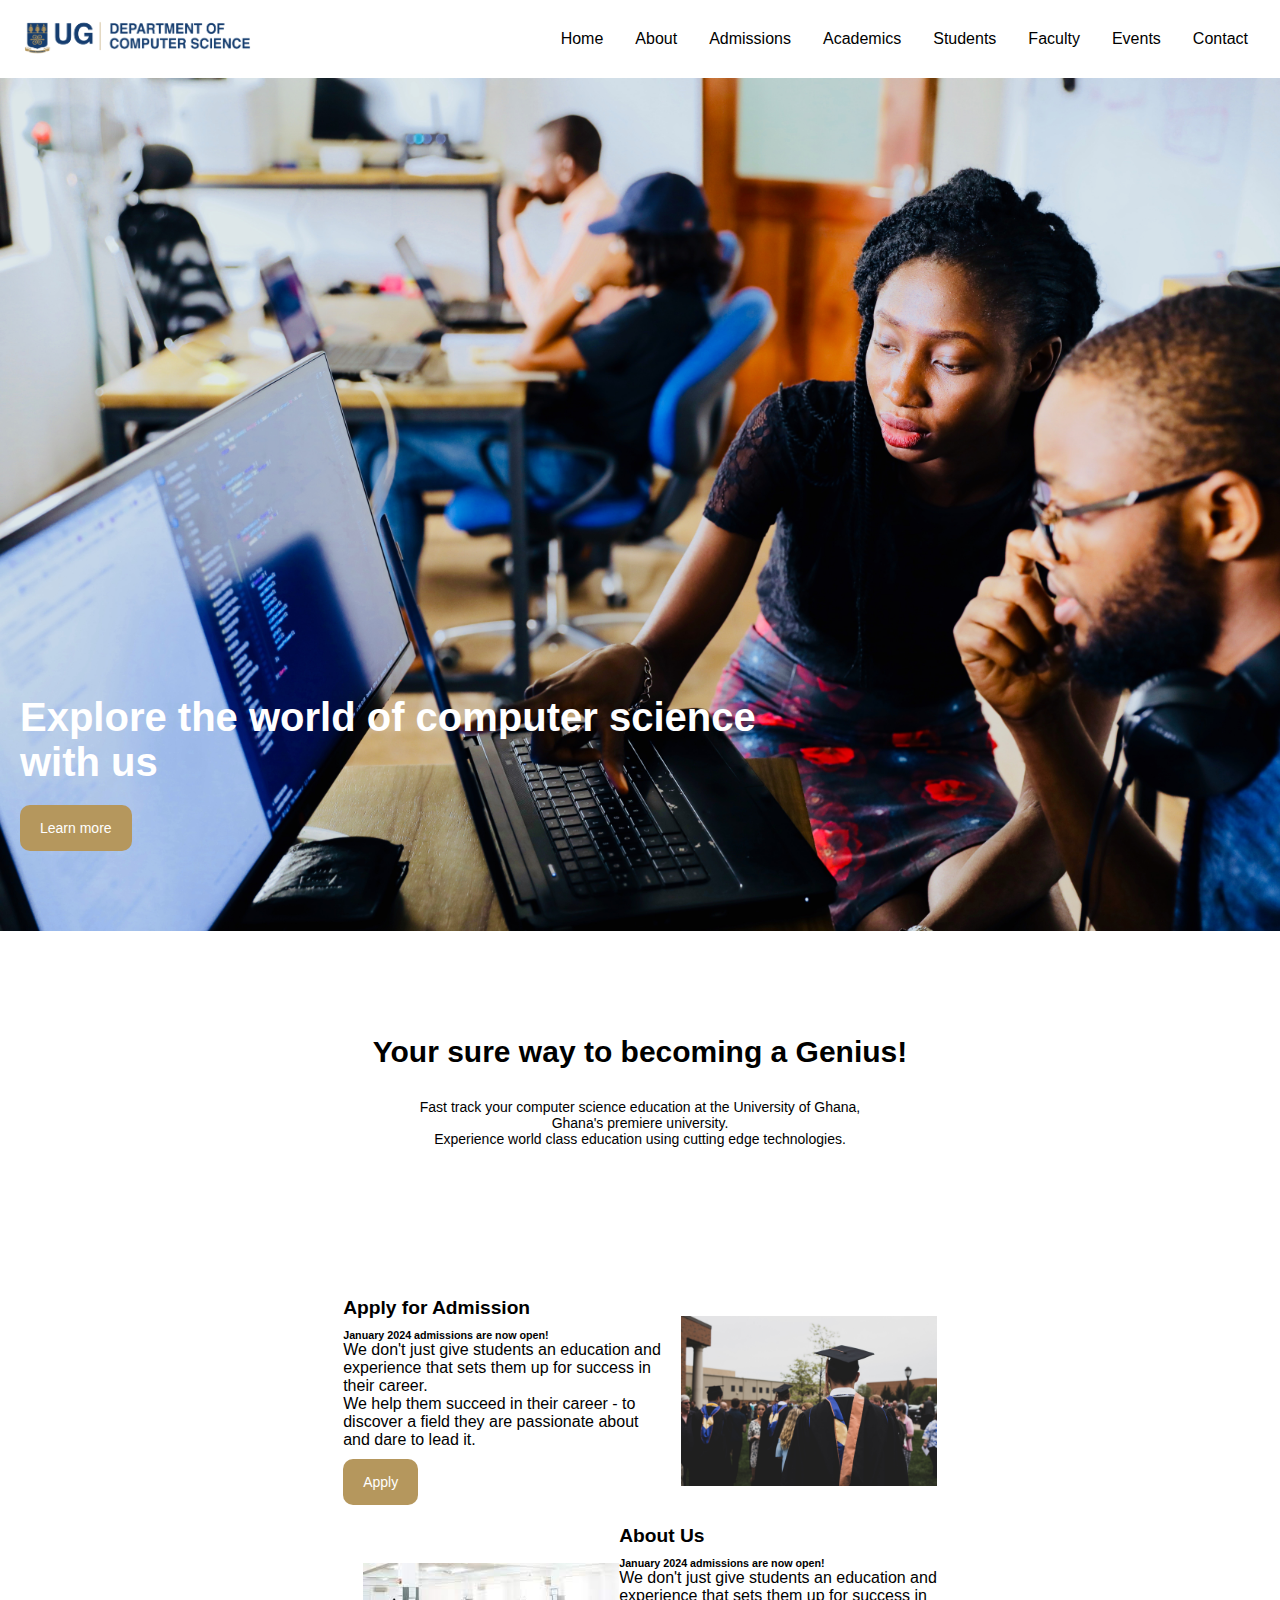
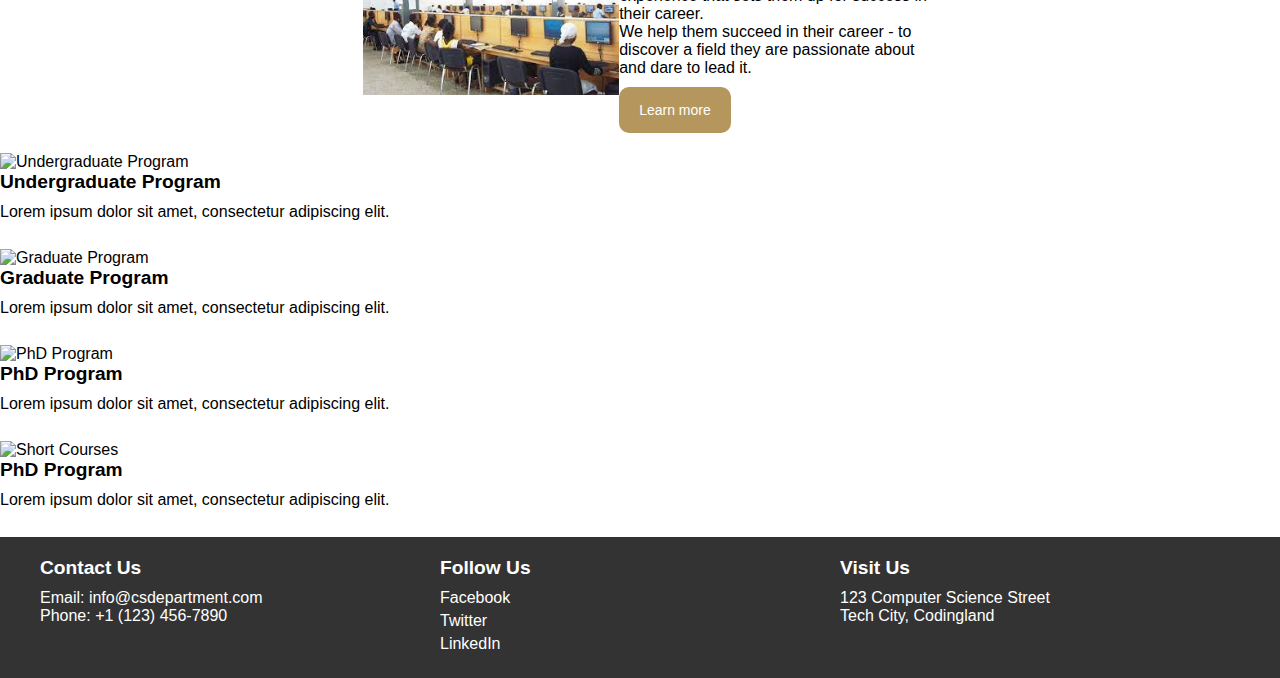
==== index.html @ 45c0fa1b "Added files" ====
<!DOCTYPE html>
<html lang="en">
<head>
    <meta charset="UTF-8">
    <meta name="viewport" content="width=device-width, initial-scale=1.0">
    <title>UG | Department of Computer Science</title>
    <link rel="stylesheet" href="style.css">
</head>
<body>
    <header>
        <div class="department-logo">
            <img src="/Images/comScience_logo (1).png" alt="Department logo" class="logo">
        </div>
        <nav>
           <div class="nav-items">
                <ul class="nav-links">
                    <li><a href="index.html">Home</a></li>
                    <li><a href="about.html">About</a></li>
                    <li><a href="#">Admissions</a></li>
                    <li><a href="#">Academics</a></li>
                    <li><a href="#">Students</a></li>
                    <li><a href="#">Faculty</a></li>
                    <li><a href="#">Events</a></li>
                    <li><a href="#">Contact</a></li>
                </ul>
            </div>
        </nav>
</header>
    <!--Hero Section Begins-->
    <section class="hero">
        <div class="hero-image">
            <img src="Images/desola-lanre-ologun-IgUR1iX0mqM-unsplash.jpg" alt="">
        </div>
        <div class="hero-text">
            <h3>Explore the world of computer science <br>with us</h3>
            <button class="hero-button">Learn more</button>
        </div>
    </section>
     <!--Hero Section Ends-->

     <div class="after-hero-text">
        <h2>Your sure way to becoming a Genius!</h2>
        <p>
            Fast track your computer science education at the 
            University of Ghana, <br>Ghana's premiere university. <br>
            Experience world class education using cutting edge technologies.
        </p>
     </div>

      <!--Admission Section Begins-->
      <section class="admission">
        <div class="flex-container">
            <div>
                <h3>Apply for Admission</h3>
                <h6>January 2024 admissions are now open!</h6>
                <p>We don't just give students an education and <br>
                    experience that sets them up for success in <br>
                    their career. <br>
                    We help them succeed in their career - to <br>
                    discover a field they are passionate about <br>
                    and dare to lead it.</p>
                <button>Apply</button>
            </div>
           
            <img src="Images/charles-deloye-2RouMSg9Rnw-unsplash.jpg" alt="" class="flex-image"/>
        </div>
      
       
    </section>

    <section class="about-us">
        <div class="flex-container">
            <img src="Images/lab-students.jpeg" alt="" class="flex-image"/>
            <div>
                <h3>About Us</h3>
                <h6>January 2024 admissions are now open!</h6>
                <p>We don't just give students an education and <br>
                    experience that sets them up for success in <br>
                    their career. <br>
                    We help them succeed in their career - to <br>
                    discover a field they are passionate about <br>
                    and dare to lead it.</p>
                <button>Learn more</button>
            </div>
        </div>
    </section>

    <section class="programs-section">
        <div class="program">
          <img src="undergraduate.jpg" alt="Undergraduate Program">
          <h3>Undergraduate Program</h3>
          <p>Lorem ipsum dolor sit amet, consectetur adipiscing elit.</p>
          <a href="#" class="view-more">View More</a>
        </div>

        <div class="program">
          <img src="graduate.jpg" alt="Graduate Program">
          <h3>Graduate Program</h3>
          <p>Lorem ipsum dolor sit amet, consectetur adipiscing elit.</p>
          <a href="#" class="view-more">View More</a>
        </div>

        <div class="program">
          <img src="phd.jpg" alt="PhD Program">
          <h3>PhD Program</h3>
          <p>Lorem ipsum dolor sit amet, consectetur adipiscing elit.</p>
          <a href="#" class="view-more">View More</a>
        </div>
        <div class="program">
            <img src="phd.jpg" alt="Short Courses">
            <h3>PhD Program</h3>
            <p>Lorem ipsum dolor sit amet, consectetur adipiscing elit.</p>
            <a href="#" class="view-more">View More</a>
          </div>
      </section>
     
              


      <footer>
        <div class="footer-container">
          <div class="contact-info">
            <h3>Contact Us</h3>
            <p>Email: info@csdepartment.com</p>
            <p>Phone: +1 (123) 456-7890</p>
          </div>
          <div class="social-media">
            <h3>Follow Us</h3>
            <a href="#" target="_blank">Facebook</a>
            <a href="#" target="_blank">Twitter</a>
            <a href="#" target="_blank">LinkedIn</a>
          </div>
          <div class="address">
            <h3>Visit Us</h3>
            <p>123 Computer Science Street</p>
            <p>Tech City, Codingland</p>
          </div>
        </div>
      </footer>
</body>
</html>
---- style.css ----
*{
    margin: 0;
    padding: 0;
    box-sizing: border-box;
    font-family: Verdana, Geneva, Tahoma, sans-serif;
}
header{
    color: #000;
    display: flex;
    justify-content: space-between;
    align-items: center;
    padding: 1em;
}
.department-logo img{
    height: auto;
    width: 250px;
}
nav{
    display: flex;
    align-items: center;
}
nav ul{
    list-style: none;
    display: flex;
    justify-content: space-between;
    align-items: center;
}
nav a{
    text-decoration:none;
    margin: 0 1em;
    color: #000;
}
nav a:hover{
    color: blue;
}

section.hero {
    text-align: center;
  }
  
  section.hero img {
    max-width: 100%;
    height: auto;
  }
  .hero-image{
    position: relative;
  }
  .hero-text{
    position: absolute;
    top: 75%;
    color: #fff;
    padding: 20px;
    text-align: left;
  }
  .hero-text h3{
   font-size: 40px;
   font-weight: bold;
  }
  .hero button{
    padding-top: 15px;
    padding-bottom: 15px;
    padding-left: 20px;
    padding-right: 20px;
    margin-top: 10px;
    border-radius: 10px;
    border: none;
    color: #fff;
    background-color: #B5975D;
    font-size: 14px;
  }

  /*Hero Ends*/



  div.after-hero-text{
    text-align: center;
    padding: 100px;
  }
  div.after-hero-text h2{
    font-size: 30px;
  }
  div.after-hero-text p{
    font-size: 14px;
    padding: 30px;
  }
  /*Mid-text ends*/

  /*Admissions Section Begins*/
 /* section.admission img{
    width: 400px;
    float: left;
    margin: 30px;
    display: flex;
    align-items: center;
  }
  .admission-image2-container{
    content: "";
    display: table;
    clear: both;
  }*/

  .flex-container {
    display: flex;
    align-items: center;
    justify-content: center;
    width: 50%;
    margin: 20px auto;
  }
  
  .flex-image {
    max-width: 40%;
    margin-left: 20px;
  }
  .flex-container button{
    padding-top: 15px;
    padding-bottom: 15px;
    padding-left: 20px;
    padding-right: 20px;
    margin-top: 10px;
    border-radius: 10px;
    border: none;
    color: #fff;
    background-color: #B5975D;
    font-size: 14px;
  }









  /*Footer Styling*/
  footer {
    background-color: #333;
    color: white;
    padding: 20px 0;
  }
  
  .footer-container {
    display: flex;
    justify-content: space-around;
    max-width: 1200px;
    margin: 0 auto;
  }
  
  .contact-info,
  .social-media,
  .address {
    flex: 1;
  }
  
  h3 {
    font-size: 1.2em;
    margin-bottom: 10px;
  }
  
  p {
    margin: 0;
  }
  
  a {
    text-decoration: none;
    color: white;
    display: block;
    margin: 5px 0;
  }
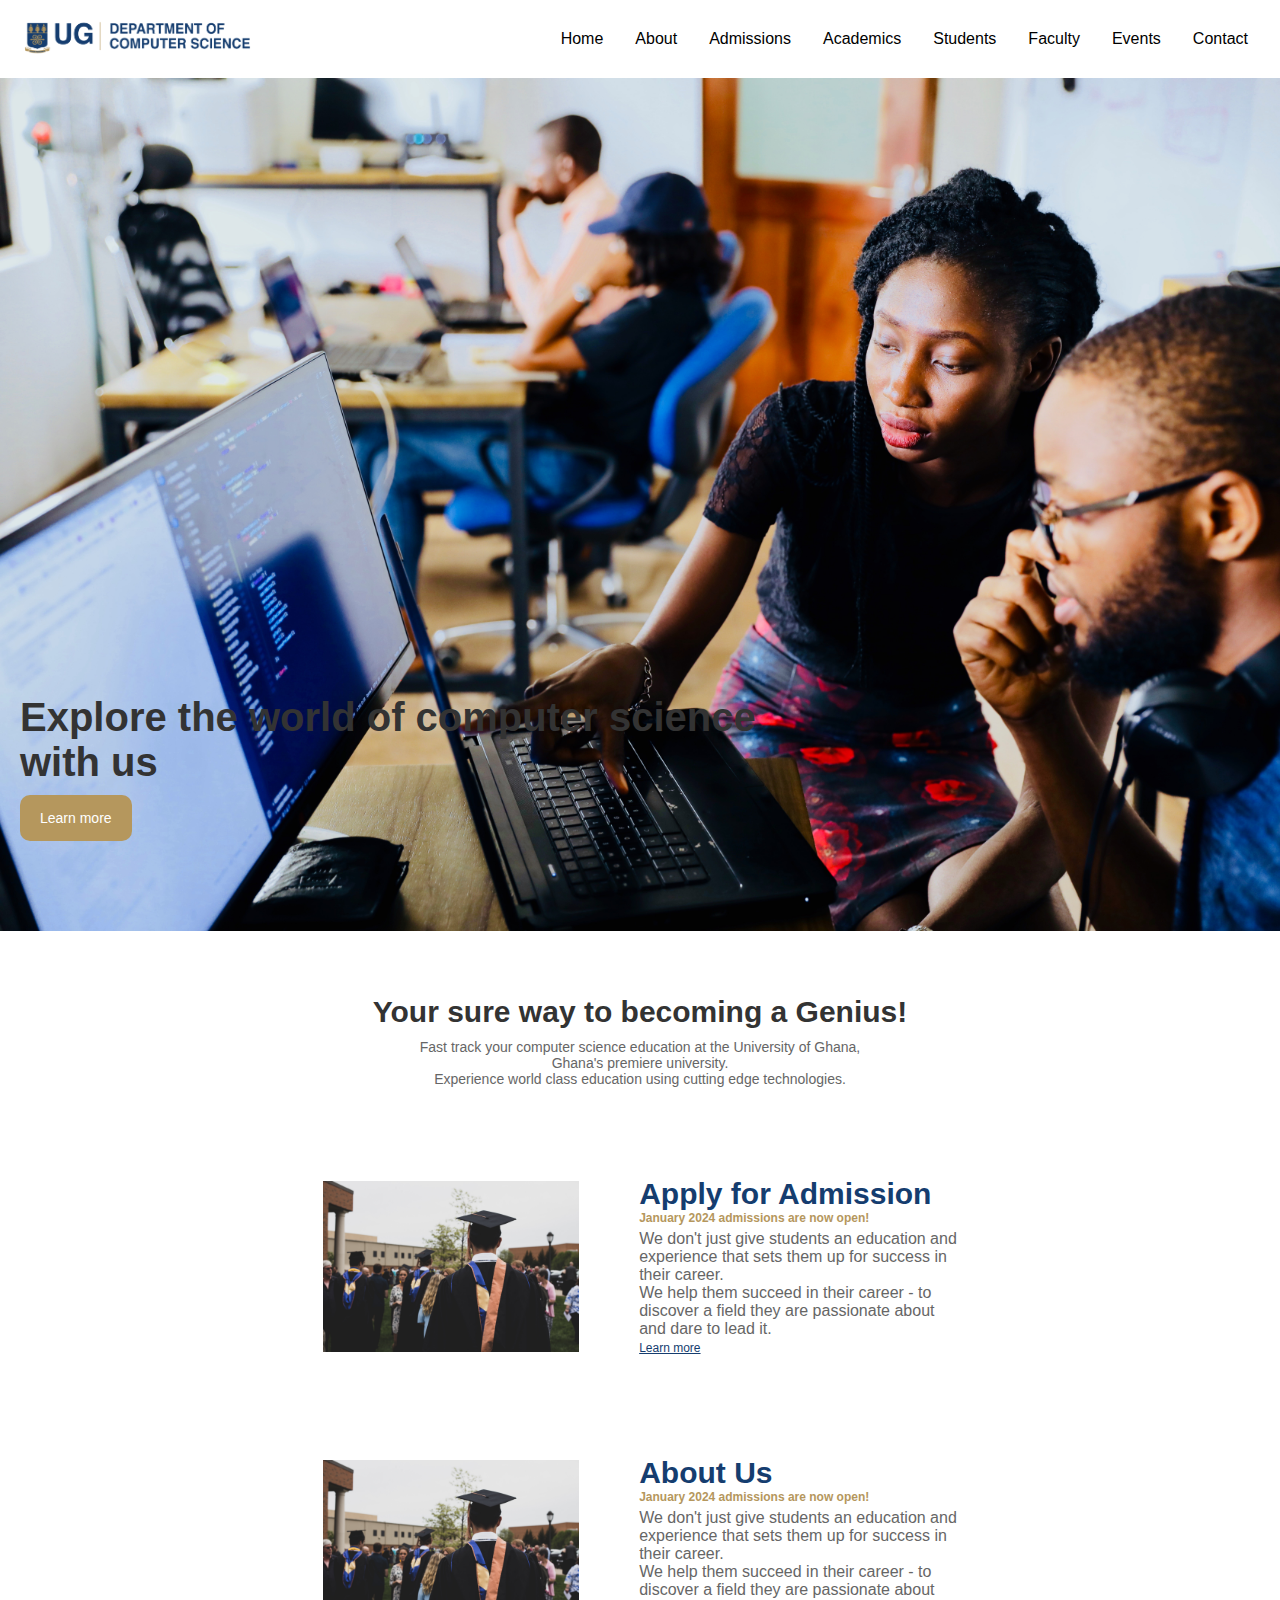
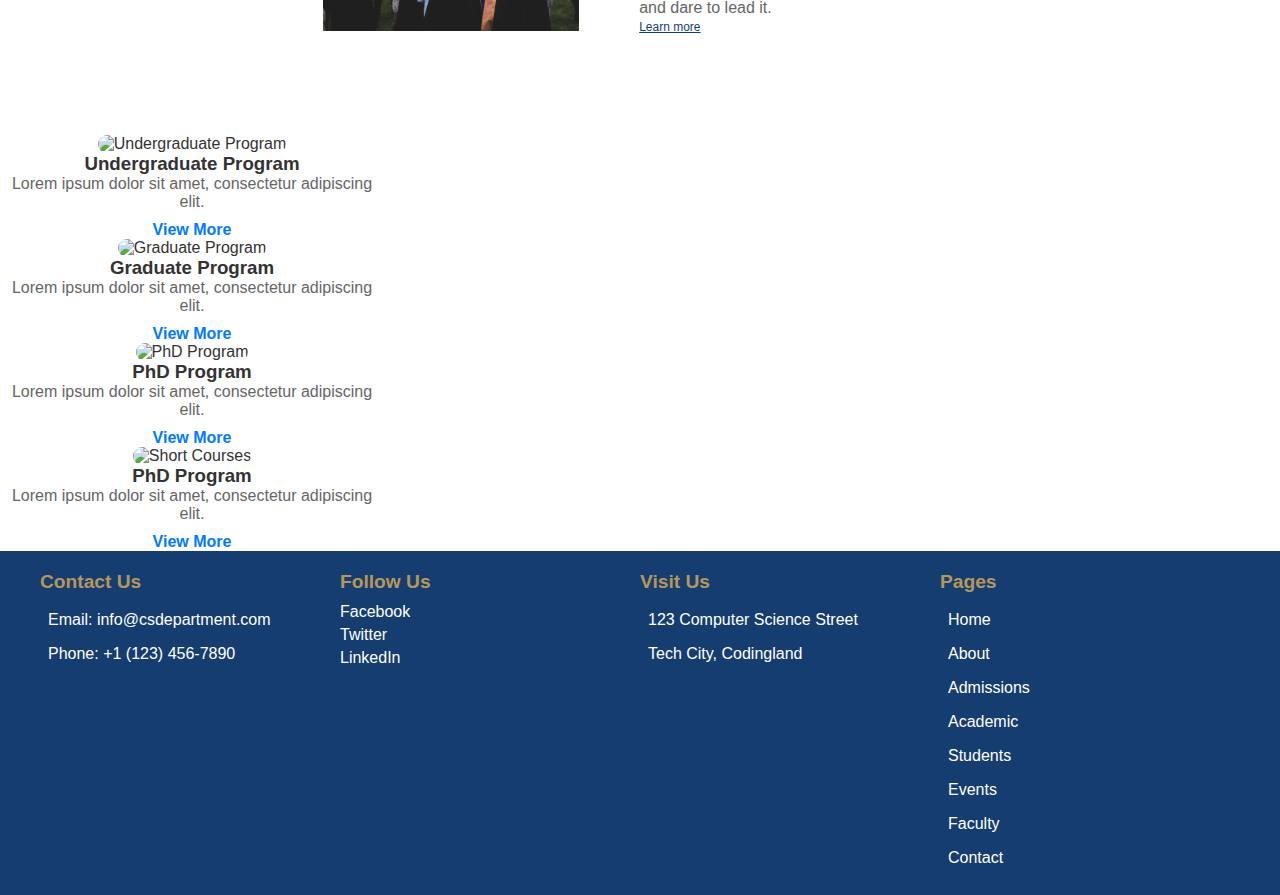
==== commit 958d56f5: "Added content" ====
--- a/index.html
+++ b/index.html
@@ -9,20 +9,20 @@
 <body>
     <header>
         <div class="department-logo">
-            <img src="/Images/comScience_logo (1).png" alt="Department logo" class="logo">
-        </div>
+            <img src="Images/comScience_logo (1).png" alt="Department logo" class="logo">
+        </div> 
         <nav>
            <div class="nav-items">
-                <ul class="nav-links">
-                    <li><a href="index.html">Home</a></li>
-                    <li><a href="about.html">About</a></li>
-                    <li><a href="#">Admissions</a></li>
-                    <li><a href="#">Academics</a></li>
-                    <li><a href="#">Students</a></li>
-                    <li><a href="#">Faculty</a></li>
-                    <li><a href="#">Events</a></li>
-                    <li><a href="#">Contact</a></li>
-                </ul>
+            <ul class="nav-links">
+                <li><a href="index.html">Home</a></li>
+                <li><a href="about.html">About</a></li>
+                <li><a href="admissions.html">Admissions</a></li>
+                <li><a href="Academics.html">Academics</a></li>
+                <li><a href="student.html">Students</a></li>
+                <li><a href="faculty.html">Faculty</a></li>
+                <li><a href="events.html">Events</a></li>
+                <li><a href="contact.html">Contact</a></li>
+            </ul>
             </div>
         </nav>
 </header>
@@ -50,40 +50,37 @@
       <!--Admission Section Begins-->
       <section class="admission">
         <div class="flex-container">
-            <div>
-                <h3>Apply for Admission</h3>
-                <h6>January 2024 admissions are now open!</h6>
-                <p>We don't just give students an education and <br>
-                    experience that sets them up for success in <br>
-                    their career. <br>
-                    We help them succeed in their career - to <br>
-                    discover a field they are passionate about <br>
-                    and dare to lead it.</p>
-                <button>Apply</button>
-            </div>
-           
-            <img src="Images/charles-deloye-2RouMSg9Rnw-unsplash.jpg" alt="" class="flex-image"/>
-        </div>
-      
-       
+          <img src="Images/charles-deloye-2RouMSg9Rnw-unsplash.jpg" alt="" class="flex-image"/>
+          <div class="right-image">
+              <h3>Apply for Admission</h3>
+              <h6 style="color: #B5975D; padding-bottom: 5px;">January 2024 admissions are now open!</h6>
+              <p>We don't just give students an education and <br>
+                experience that sets them up for success in <br>
+                their career. <br>
+                We help them succeed in their career - to <br>
+                discover a field they are passionate about <br>
+                and dare to lead it.</p>
+              <a href="admissions.html" style="color: #153D6F;">Learn more</a>
+          </div>
+      </div> 
     </section>
 
     <section class="about-us">
-        <div class="flex-container">
-            <img src="Images/lab-students.jpeg" alt="" class="flex-image"/>
-            <div>
-                <h3>About Us</h3>
-                <h6>January 2024 admissions are now open!</h6>
-                <p>We don't just give students an education and <br>
-                    experience that sets them up for success in <br>
-                    their career. <br>
-                    We help them succeed in their career - to <br>
-                    discover a field they are passionate about <br>
-                    and dare to lead it.</p>
-                <button>Learn more</button>
-            </div>
+      <div class="flex-container">
+        <img src="Images/charles-deloye-2RouMSg9Rnw-unsplash.jpg" alt="" class="flex-image"/>
+        <div class="right-image">
+            <h3>About Us</h3>
+            <h6 style="color: #B5975D; padding-bottom: 5px;">January 2024 admissions are now open!</h6>
+            <p>We don't just give students an education and <br>
+              experience that sets them up for success in <br>
+              their career. <br>
+              We help them succeed in their career - to <br>
+              discover a field they are passionate about <br>
+              and dare to lead it.</p>
+            <a href="about.html" style="color: #153D6F;">Learn more</a>
         </div>
-    </section>
+    </div> 
+  </section>
 
     <section class="programs-section">
         <div class="program">
@@ -135,6 +132,17 @@
             <p>123 Computer Science Street</p>
             <p>Tech City, Codingland</p>
           </div>
+          <div class="contact-info">
+            <h3>Pages</h3>
+            <p>Home</p>
+            <p>About</p>
+            <p>Admissions</p>
+            <p>Academic</p>
+            <p>Students</p>
+            <p>Events</p>
+            <p>Faculty</p>
+            <p>Contact</p>
+          </div>
         </div>
       </footer>
 </body>
--- a/style.css
+++ b/style.css
@@ -3,6 +3,11 @@
     padding: 0;
     box-sizing: border-box;
     font-family: Verdana, Geneva, Tahoma, sans-serif;
+    color: #333;
+    
+}
+p{
+  color: #666;
 }
 header{
     color: #000;
@@ -75,14 +80,14 @@
 
   div.after-hero-text{
     text-align: center;
-    padding: 100px;
+    padding: 60px;
   }
   div.after-hero-text h2{
     font-size: 30px;
   }
   div.after-hero-text p{
     font-size: 14px;
-    padding: 30px;
+    padding: 10px;
   }
   /*Mid-text ends*/
 
@@ -100,17 +105,34 @@
     clear: both;
   }*/
 
+  .flex-container a{
+    color: #153D6F;
+    font-size: 12px;
+  }
+  .flex-container a:hover{
+    text-decoration: underline;
+    color: #B5975D;
+  }
+
   .flex-container {
     display: flex;
     align-items: center;
     justify-content: center;
     width: 50%;
     margin: 20px auto;
+    padding-bottom: 80px;
+  }
+  .flex-container h3{
+    color: #153D6F;
+    font-size: 30px;
+  }
+  h6{
+    font-size: 12px;
   }
   
   .flex-image {
     max-width: 40%;
-    margin-left: 20px;
+    margin-right: 60px;
   }
   .flex-container button{
     padding-top: 15px;
@@ -124,6 +146,41 @@
     background-color: #B5975D;
     font-size: 14px;
   }
+  .programs-container {
+    display: flex;
+    justify-content: space-between;
+    align-items: flex-start;
+    width: 80%;
+    margin: 20px auto;
+  }
+  
+  .program {
+    text-align: center;
+    max-width: 30%;
+  }
+  
+  .program img {
+    width: 100%;
+    max-height: 200px;
+    object-fit: cover;
+    border-radius: 10px;
+  }
+  
+  .program h2 {
+    margin: 10px 0;
+  }
+  
+  .program p {
+    color: #666;
+  }
+  
+  .program a {
+    display: block;
+    margin-top: 10px;
+    color: #007BFF;
+    text-decoration: none;
+    font-weight: bold;
+  }
 
 
 
@@ -135,7 +192,7 @@
 
   /*Footer Styling*/
   footer {
-    background-color: #333;
+    background-color: #153D6F;
     color: white;
     padding: 20px 0;
   }
@@ -153,16 +210,19 @@
     flex: 1;
   }
   
-  h3 {
+  footer h3 {
     font-size: 1.2em;
     margin-bottom: 10px;
-  }
-  
-  p {
+    color: #B5975D;
+  }
+  
+  footer p {
     margin: 0;
-  }
-  
-  a {
+    padding: 8px;
+    color: #fff;
+  }
+  
+  footer a {
     text-decoration: none;
     color: white;
     display: block;
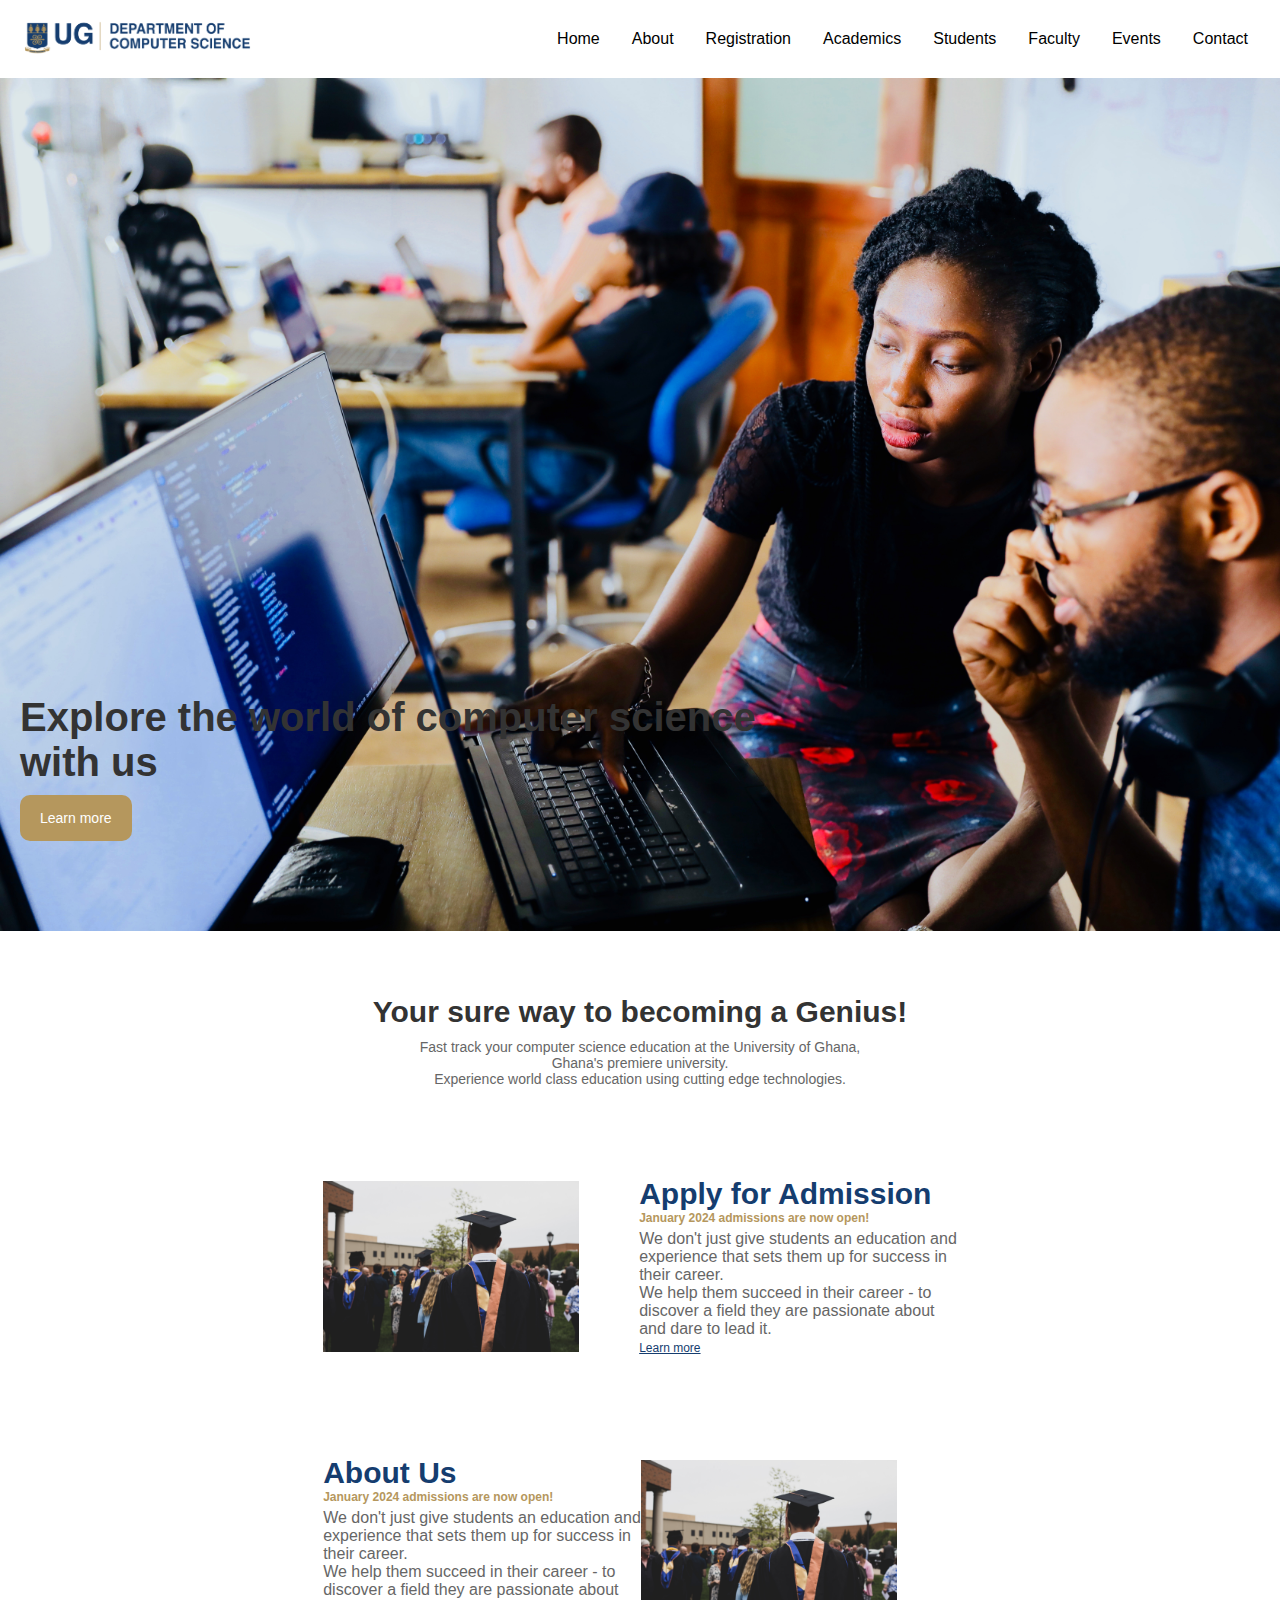
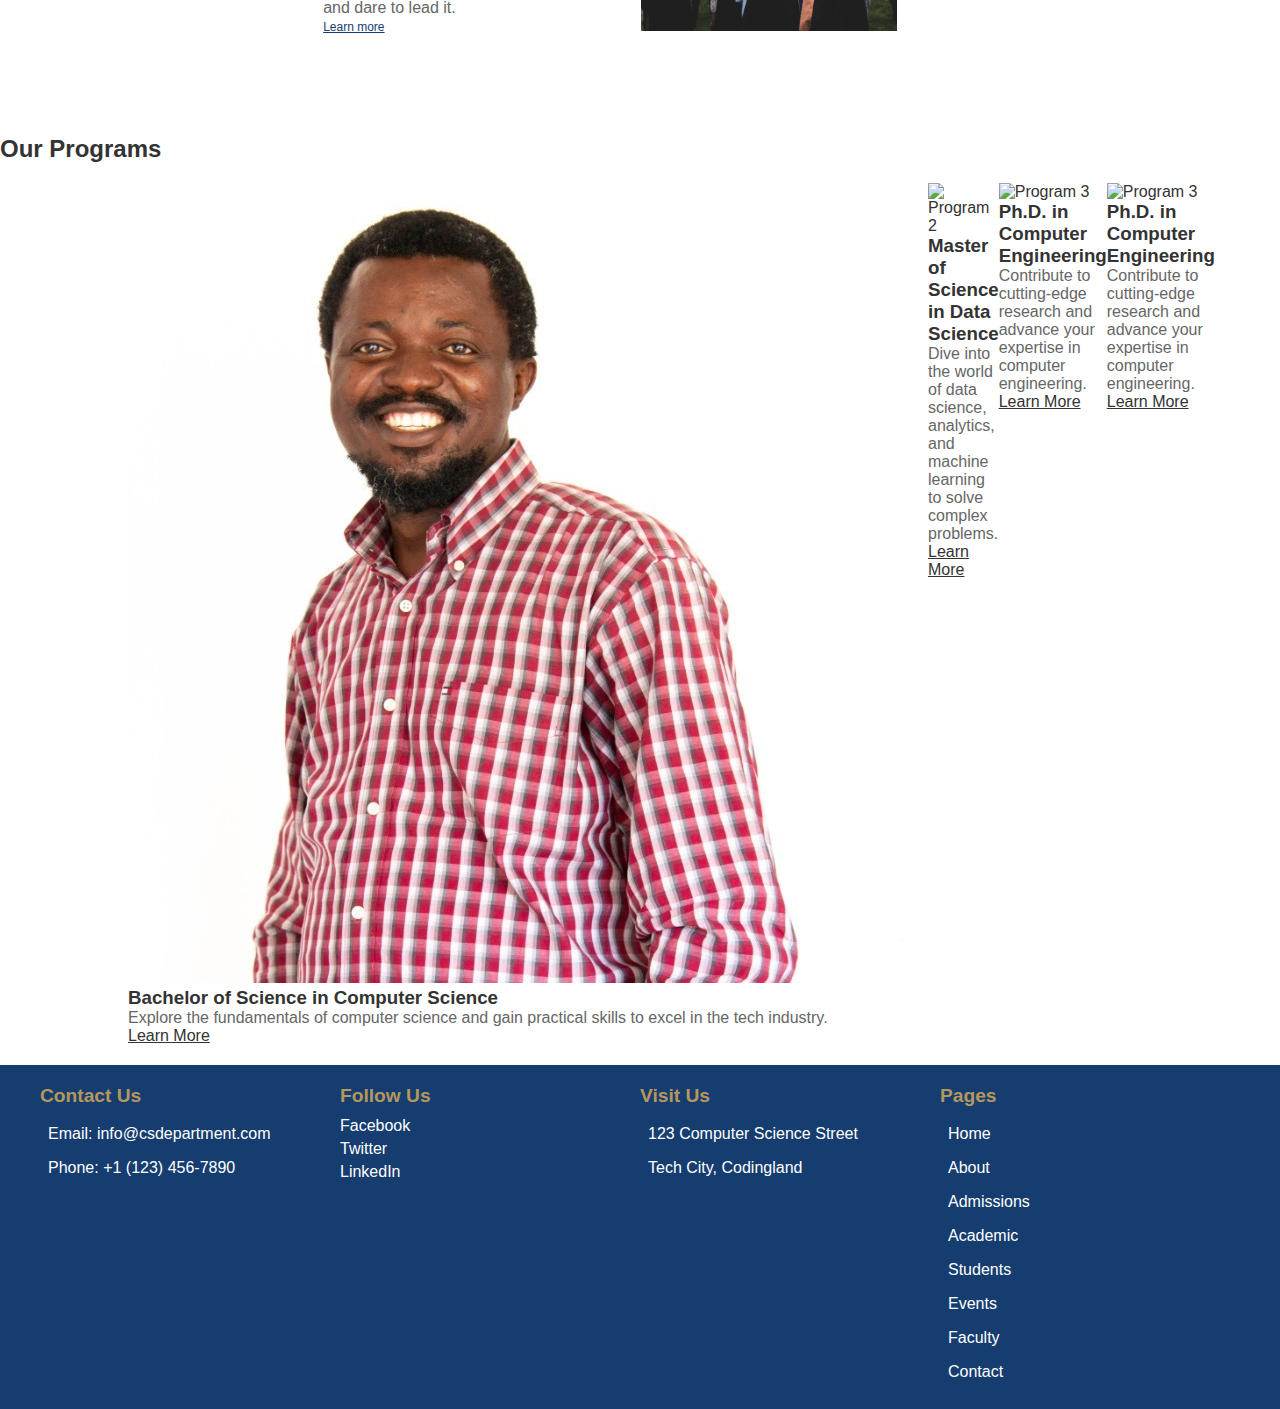
==== commit aafb4cdc: "Updated footer" ====
--- a/index.html
+++ b/index.html
@@ -5,6 +5,8 @@
     <meta name="viewport" content="width=device-width, initial-scale=1.0">
     <title>UG | Department of Computer Science</title>
     <link rel="stylesheet" href="style.css">
+
+    <link rel="stylesheet" href="https://use.fontawesome.com/releases/v5.15.4/css/all.css"/>
 </head>
 <body>
     <header>
@@ -16,7 +18,7 @@
             <ul class="nav-links">
                 <li><a href="index.html">Home</a></li>
                 <li><a href="about.html">About</a></li>
-                <li><a href="admissions.html">Admissions</a></li>
+                <li><a href="registration.html">Registration</a></li>
                 <li><a href="Academics.html">Academics</a></li>
                 <li><a href="student.html">Students</a></li>
                 <li><a href="faculty.html">Faculty</a></li>
@@ -60,14 +62,13 @@
                 We help them succeed in their career - to <br>
                 discover a field they are passionate about <br>
                 and dare to lead it.</p>
-              <a href="admissions.html" style="color: #153D6F;">Learn more</a>
+              <a href="registration.html" style="color: #153D6F;">Learn more</a>
           </div>
       </div> 
     </section>
 
     <section class="about-us">
       <div class="flex-container">
-        <img src="Images/charles-deloye-2RouMSg9Rnw-unsplash.jpg" alt="" class="flex-image"/>
         <div class="right-image">
             <h3>About Us</h3>
             <h6 style="color: #B5975D; padding-bottom: 5px;">January 2024 admissions are now open!</h6>
@@ -79,37 +80,45 @@
               and dare to lead it.</p>
             <a href="about.html" style="color: #153D6F;">Learn more</a>
         </div>
+        <img src="Images/charles-deloye-2RouMSg9Rnw-unsplash.jpg" alt="" class="flex-image"/>
     </div> 
   </section>
 
-    <section class="programs-section">
-        <div class="program">
-          <img src="undergraduate.jpg" alt="Undergraduate Program">
-          <h3>Undergraduate Program</h3>
-          <p>Lorem ipsum dolor sit amet, consectetur adipiscing elit.</p>
-          <a href="#" class="view-more">View More</a>
-        </div>
 
-        <div class="program">
-          <img src="graduate.jpg" alt="Graduate Program">
-          <h3>Graduate Program</h3>
-          <p>Lorem ipsum dolor sit amet, consectetur adipiscing elit.</p>
-          <a href="#" class="view-more">View More</a>
-        </div>
+  <h2>Our Programs</h2>
+  <div class="programs-container">
+    <!-- Program 1 -->
+    <div class="program-card">
+      <img src="Images/ksarp.jpeg" alt="Program 1">
+      <h3>Bachelor of Science in Computer Science</h3>
+      <p>Explore the fundamentals of computer science and gain practical skills to excel in the tech industry.</p>
+      <a href="#" class="learn-more-link">Learn More</a>
+    </div>
 
-        <div class="program">
-          <img src="phd.jpg" alt="PhD Program">
-          <h3>PhD Program</h3>
-          <p>Lorem ipsum dolor sit amet, consectetur adipiscing elit.</p>
-          <a href="#" class="view-more">View More</a>
-        </div>
-        <div class="program">
-            <img src="phd.jpg" alt="Short Courses">
-            <h3>PhD Program</h3>
-            <p>Lorem ipsum dolor sit amet, consectetur adipiscing elit.</p>
-            <a href="#" class="view-more">View More</a>
-          </div>
-      </section>
+    <!-- Program 2 -->
+    <div class="program-card">
+      <img src="program2_image.jpg" alt="Program 2">
+      <h3>Master of Science in Data Science</h3>
+      <p>Dive into the world of data science, analytics, and machine learning to solve complex problems.</p>
+      <a href="#" class="learn-more-link">Learn More</a>
+    </div>
+
+    <!-- Program 3 -->
+    <div class="program-card">
+      <img src="program3_image.jpg" alt="Program 3">
+      <h3>Ph.D. in Computer Engineering</h3>
+      <p>Contribute to cutting-edge research and advance your expertise in computer engineering.</p>
+      <a href="#" class="learn-more-link">Learn More</a>
+    </div>
+
+   <!-- Program 3 -->
+   <div class="program-card">
+      <img src="program3_image.jpg" alt="Program 3">
+      <h3>Ph.D. in Computer Engineering</h3>
+      <p>Contribute to cutting-edge research and advance your expertise in computer engineering.</p>
+      <a href="#" class="learn-more-link">Learn More</a>
+    </div>
+  </div>
      
               
 
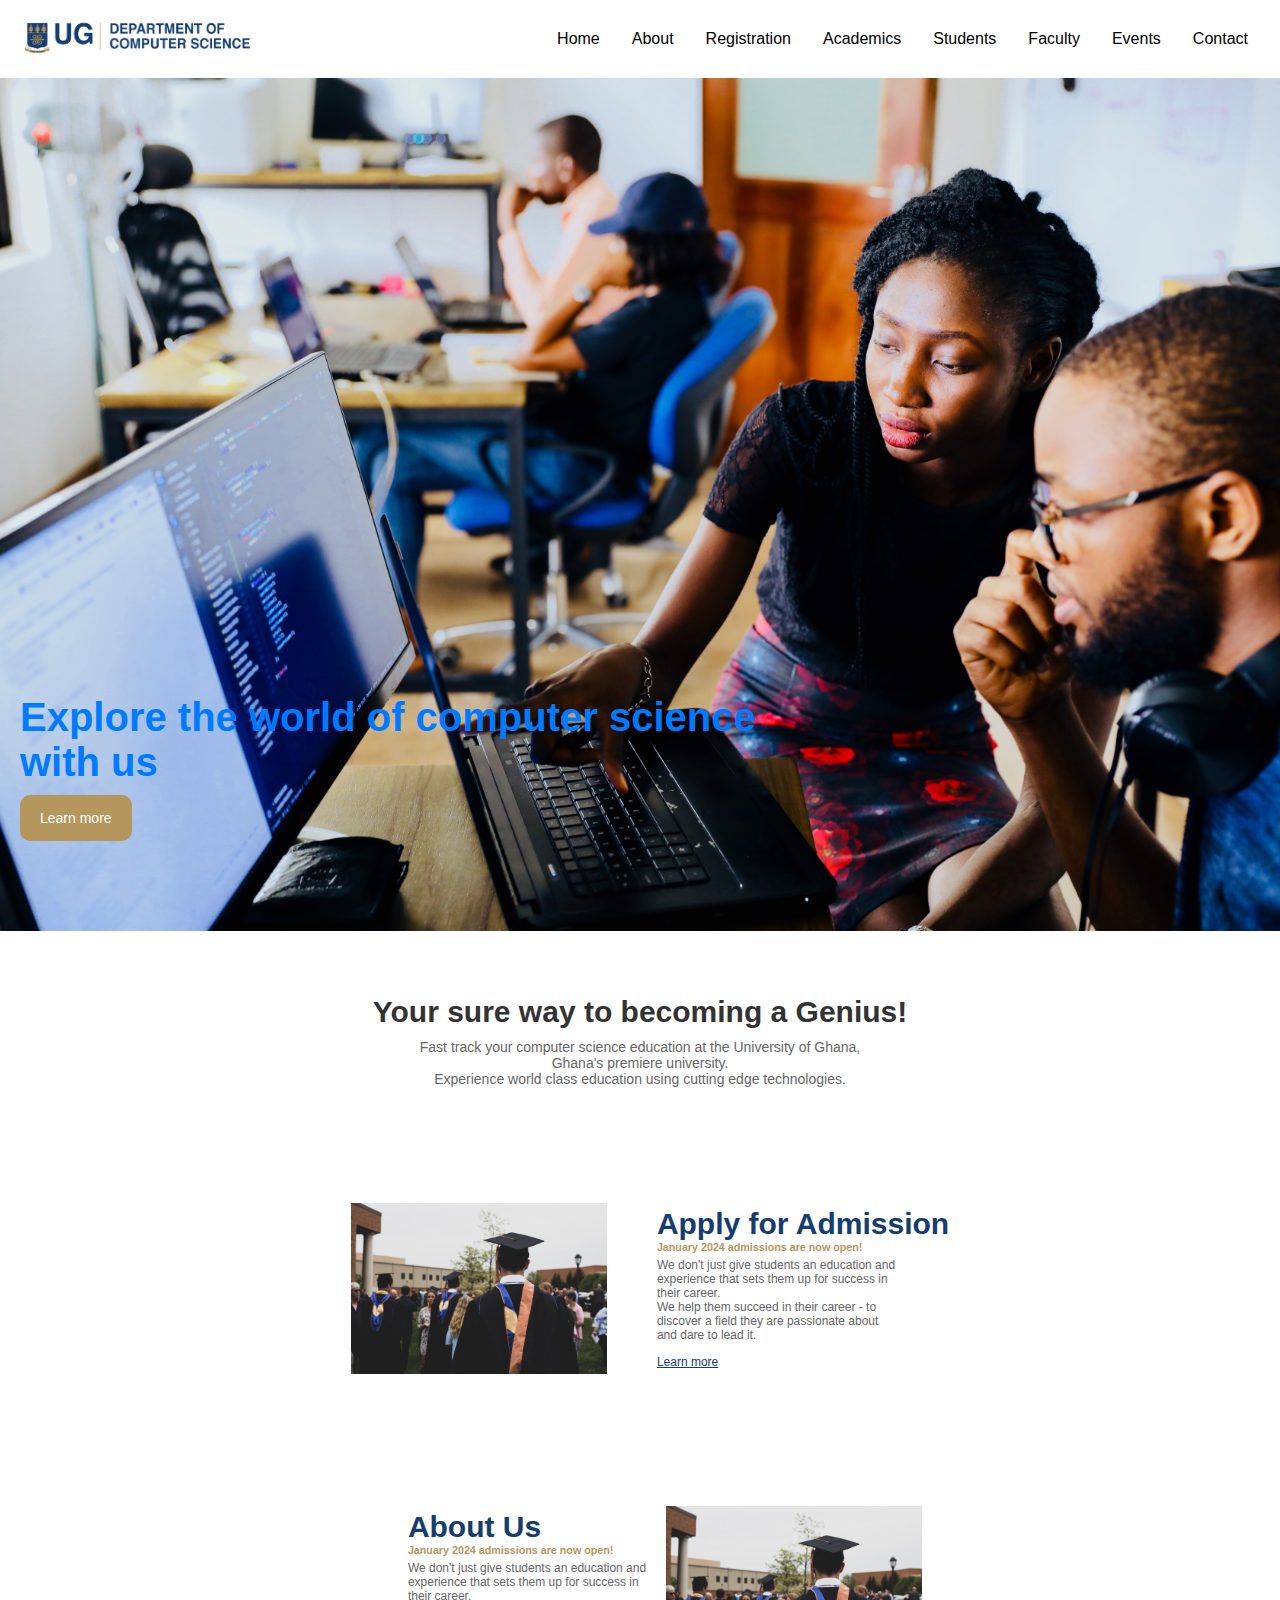
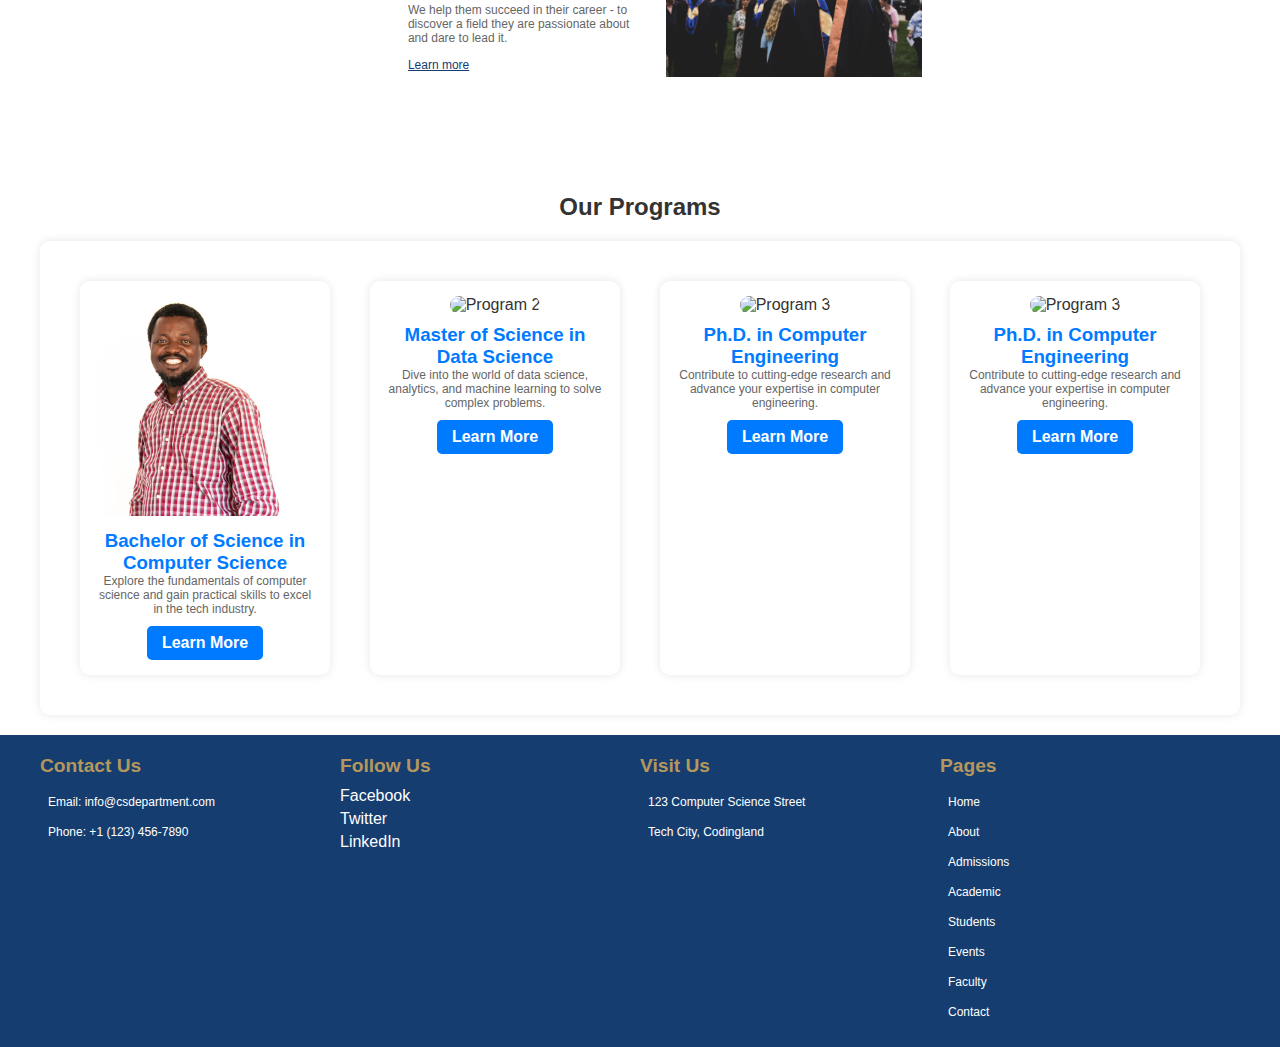
==== commit 0045273f: "Added logo to head tags" ====
--- a/index.html
+++ b/index.html
@@ -4,6 +4,7 @@
     <meta charset="UTF-8">
     <meta name="viewport" content="width=device-width, initial-scale=1.0">
     <title>UG | Department of Computer Science</title>
+    <link rel="icon" href="Images/ug-logo.png">
     <link rel="stylesheet" href="style.css">
 
     <link rel="stylesheet" href="https://use.fontawesome.com/releases/v5.15.4/css/all.css"/>
--- a/style.css
+++ b/style.css
@@ -126,13 +126,18 @@
     color: #153D6F;
     font-size: 30px;
   }
-  h6{
+  .right-image{
+    margin-left: 50px;
+    margin-top: 20px;
+    margin-bottom: 20px;
+  }
+  p{
     font-size: 12px;
   }
   
   .flex-image {
     max-width: 40%;
-    margin-right: 60px;
+    margin-left: 20px;
   }
   .flex-container button{
     padding-top: 15px;
@@ -147,39 +152,64 @@
     font-size: 14px;
   }
   .programs-container {
-    display: flex;
-    justify-content: space-between;
-    align-items: flex-start;
-    width: 80%;
+    max-width: 1200px;
     margin: 20px auto;
-  }
-  
-  .program {
-    text-align: center;
-    max-width: 30%;
-  }
-  
-  .program img {
+    padding: 20px;
+    background-color: #fff;
+    border-radius: 10px;
+    box-shadow: 0 0 10px rgba(0, 0, 0, 0.1);
+    display: flex;
+    justify-content: space-around;
+  }
+  
+  h2 {
+    text-align: center;
+    color: #333;
+  }
+  
+  .program-card {
+    width: 300px;
+    margin: 20px;
+    padding: 15px;
+    background-color: #fff;
+    border-radius: 10px;
+    box-shadow: 0 0 10px rgba(0, 0, 0, 0.1);
+    text-align: center;
+    transition: transform 0.3s ease-in-out;
+  }
+  
+  .program-card:hover {
+    transform: scale(1.05);
+  }
+  
+  .program-card img {
     width: 100%;
-    max-height: 200px;
-    object-fit: cover;
-    border-radius: 10px;
-  }
-  
-  .program h2 {
-    margin: 10px 0;
-  }
-  
-  .program p {
+    border-radius: 10px;
+    margin-bottom: 10px;
+  }
+  
+  h3 {
+    color: #007BFF;
+  }
+  
+  p {
     color: #666;
-  }
-  
-  .program a {
-    display: block;
-    margin-top: 10px;
-    color: #007BFF;
+    margin-bottom: 10px;
+  }
+  
+  .learn-more-link {
+    display: inline-block;
+    background-color: #007BFF;
+    color: #fff;
+    padding: 8px 15px;
     text-decoration: none;
+    border-radius: 5px;
     font-weight: bold;
+    transition: background-color 0.3s ease-in-out;
+  }
+  
+  .learn-more-link:hover {
+    background-color: #0056b3;
   }
 
 
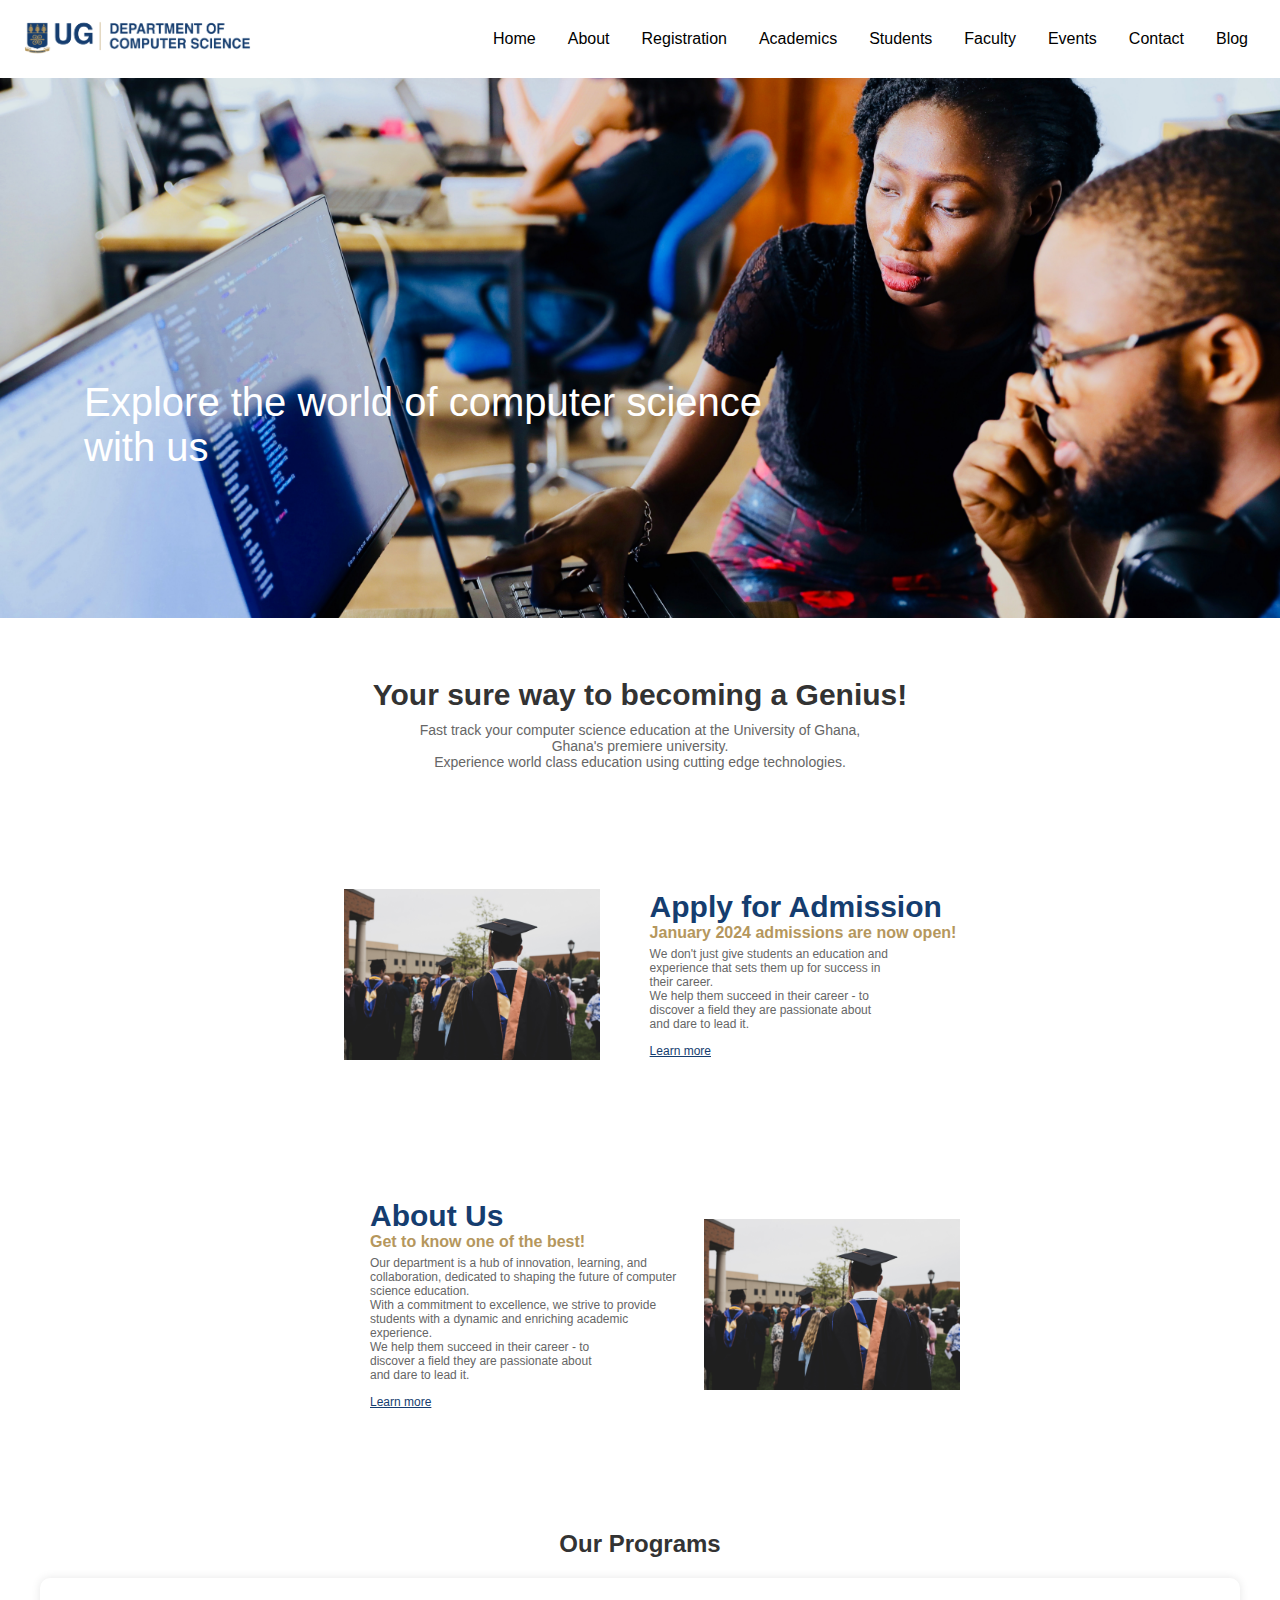
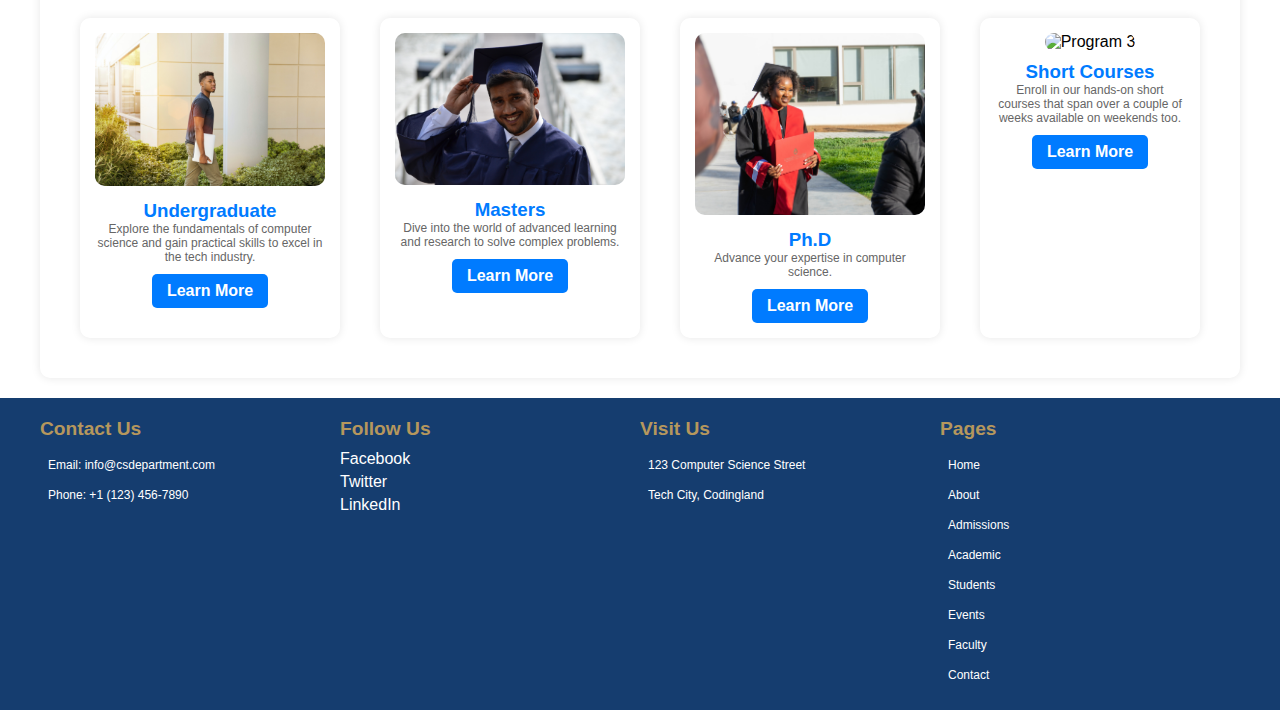
==== commit ba4a8a2f: "Added new content" ====
--- a/index.html
+++ b/index.html
@@ -25,19 +25,17 @@
                 <li><a href="faculty.html">Faculty</a></li>
                 <li><a href="events.html">Events</a></li>
                 <li><a href="contact.html">Contact</a></li>
+                <li><a href="blog.html">Blog</a></li>
             </ul>
             </div>
         </nav>
 </header>
     <!--Hero Section Begins-->
     <section class="hero">
-        <div class="hero-image">
-            <img src="Images/desola-lanre-ologun-IgUR1iX0mqM-unsplash.jpg" alt="">
-        </div>
-        <div class="hero-text">
-            <h3>Explore the world of computer science <br>with us</h3>
-            <button class="hero-button">Learn more</button>
-        </div>
+      <div class="container">
+        <h3 class="hero-text">Explore the world of computer science <br>with us</h3>
+      
+    </div>
     </section>
      <!--Hero Section Ends-->
 
@@ -56,26 +54,31 @@
           <img src="Images/charles-deloye-2RouMSg9Rnw-unsplash.jpg" alt="" class="flex-image"/>
           <div class="right-image">
               <h3>Apply for Admission</h3>
-              <h6 style="color: #B5975D; padding-bottom: 5px;">January 2024 admissions are now open!</h6>
+              <h4 style="color: #B5975D; padding-bottom: 5px;">January 2024 admissions are now open!</h4>
               <p>We don't just give students an education and <br>
                 experience that sets them up for success in <br>
                 their career. <br>
                 We help them succeed in their career - to <br>
                 discover a field they are passionate about <br>
                 and dare to lead it.</p>
-              <a href="registration.html" style="color: #153D6F;">Learn more</a>
+              <a href="https://admission.ug.edu.gh/applying/undergraduate/apply-now" style="color: #153D6F;">Learn more</a>
           </div>
       </div> 
     </section>
+    <!--Admission Section Ends-->
 
+
+    <!--About Section Begins-->
     <section class="about-us">
       <div class="flex-container">
         <div class="right-image">
             <h3>About Us</h3>
-            <h6 style="color: #B5975D; padding-bottom: 5px;">January 2024 admissions are now open!</h6>
-            <p>We don't just give students an education and <br>
-              experience that sets them up for success in <br>
-              their career. <br>
+            <h4 style="color: #B5975D; padding-bottom: 5px;">Get to know one of the best!</h4>
+            <p>Our department is a hub of innovation, learning, and collaboration,
+              dedicated to shaping the future of computer science education. <br>
+              With a commitment to excellence, we strive to provide students with a dynamic
+              and enriching academic experience.
+              <br>
               We help them succeed in their career - to <br>
               discover a field they are passionate about <br>
               and dare to lead it.</p>
@@ -84,46 +87,48 @@
         <img src="Images/charles-deloye-2RouMSg9Rnw-unsplash.jpg" alt="" class="flex-image"/>
     </div> 
   </section>
+  <!--About Section Ends-->
 
-
+<!--Program Section Begins-->
   <h2>Our Programs</h2>
   <div class="programs-container">
     <!-- Program 1 -->
     <div class="program-card">
-      <img src="Images/ksarp.jpeg" alt="Program 1">
-      <h3>Bachelor of Science in Computer Science</h3>
+      <img src="Images/linkedin-sales-solutions-h448yp0t2qQ-unsplash.jpg" alt="Program 1" >
+      <h3>Undergraduate</h3>
       <p>Explore the fundamentals of computer science and gain practical skills to excel in the tech industry.</p>
       <a href="#" class="learn-more-link">Learn More</a>
     </div>
 
     <!-- Program 2 -->
     <div class="program-card">
-      <img src="program2_image.jpg" alt="Program 2">
-      <h3>Master of Science in Data Science</h3>
-      <p>Dive into the world of data science, analytics, and machine learning to solve complex problems.</p>
+      <img src="Images/muhammad-rizwan-VnydpKiCDaY-unsplash.jpg" alt="Program 2" >
+      <h3>Masters</h3>
+      <p>Dive into the world of advanced learning and research to solve complex problems.</p>
       <a href="#" class="learn-more-link">Learn More</a>
     </div>
 
     <!-- Program 3 -->
     <div class="program-card">
-      <img src="program3_image.jpg" alt="Program 3">
-      <h3>Ph.D. in Computer Engineering</h3>
-      <p>Contribute to cutting-edge research and advance your expertise in computer engineering.</p>
+      <img src="Images/divaris-shirichena-9WEFwuQGiWY-unsplash.jpg" alt="Program 3">
+      <h3>Ph.D</h3>
+      <p>Advance your expertise in computer science.</p>
       <a href="#" class="learn-more-link">Learn More</a>
     </div>
 
    <!-- Program 3 -->
    <div class="program-card">
-      <img src="program3_image.jpg" alt="Program 3">
-      <h3>Ph.D. in Computer Engineering</h3>
-      <p>Contribute to cutting-edge research and advance your expertise in computer engineering.</p>
+      <img src="Images/wes-hicks-4-EeTnaC1S4-unsplash.jpg" alt="Program 3">
+      <h3>Short Courses</h3>
+      <p>Enroll in our hands-on short courses that span over a couple of weeks available on weekends too. </p>
       <a href="#" class="learn-more-link">Learn More</a>
     </div>
   </div>
+  <!--Program Section Ends-->
      
               
 
-
+<!--Footer Begins-->
       <footer>
         <div class="footer-container">
           <div class="contact-info">
@@ -155,5 +160,6 @@
           </div>
         </div>
       </footer>
+      <!--Footer Ends-->
 </body>
 </html>--- a/style.css
+++ b/style.css
@@ -1,11 +1,11 @@
 *{
-    margin: 0;
-    padding: 0;
-    box-sizing: border-box;
-    font-family: Verdana, Geneva, Tahoma, sans-serif;
-    color: #333;
-    
-}
+  margin: 0;
+  padding: 0;
+  box-sizing: border-box;
+  font-family: poppins, Verdana, Geneva, Tahoma, sans-serif;
+}
+@import url('https://fonts.googleapis.com/css2?family=Lato:ital,wght@0,100;0,300;0,400;0,700;0,900;1,100;1,300;1,400;1,700;1,900&family=Poppins:ital,wght@0,100;0,200;0,300;0,400;0,500;0,600;0,700;0,800;0,900;1,100;1,200;1,300;1,400;1,500;1,600;1,700;1,900&display=swap');
+
 p{
   color: #666;
 }
@@ -38,46 +38,25 @@
 nav a:hover{
     color: blue;
 }
-
-section.hero {
-    text-align: center;
-  }
-  
-  section.hero img {
-    max-width: 100%;
-    height: auto;
-  }
-  .hero-image{
-    position: relative;
-  }
-  .hero-text{
-    position: absolute;
-    top: 75%;
-    color: #fff;
-    padding: 20px;
-    text-align: left;
-  }
-  .hero-text h3{
-   font-size: 40px;
-   font-weight: bold;
-  }
-  .hero button{
-    padding-top: 15px;
-    padding-bottom: 15px;
-    padding-left: 20px;
-    padding-right: 20px;
-    margin-top: 10px;
-    border-radius: 10px;
-    border: none;
-    color: #fff;
-    background-color: #B5975D;
-    font-size: 14px;
-  }
-
-  /*Hero Ends*/
-
-
-
+.container{
+  background-image: url(Images/desola-lanre-ologun-IgUR1iX0mqM-unsplash.jpg);
+  max-width: 100%;
+  height: 60vh;
+  background-size: cover;
+  background-position: center;
+}
+.hero-text{
+  position: absolute;
+  top: 40%;
+  left: 5%;
+  color: #fff;
+  padding: 20px;
+  text-align: left;
+  text-align: left;
+  font-size: 40px;
+ font-weight: 500;
+ color: #fff;
+}
   div.after-hero-text{
     text-align: center;
     padding: 60px;
@@ -89,22 +68,6 @@
     font-size: 14px;
     padding: 10px;
   }
-  /*Mid-text ends*/
-
-  /*Admissions Section Begins*/
- /* section.admission img{
-    width: 400px;
-    float: left;
-    margin: 30px;
-    display: flex;
-    align-items: center;
-  }
-  .admission-image2-container{
-    content: "";
-    display: table;
-    clear: both;
-  }*/
-
   .flex-container a{
     color: #153D6F;
     font-size: 12px;
@@ -183,7 +146,7 @@
   }
   
   .program-card img {
-    width: 100%;
+    width: 230px;
     border-radius: 10px;
     margin-bottom: 10px;
   }
